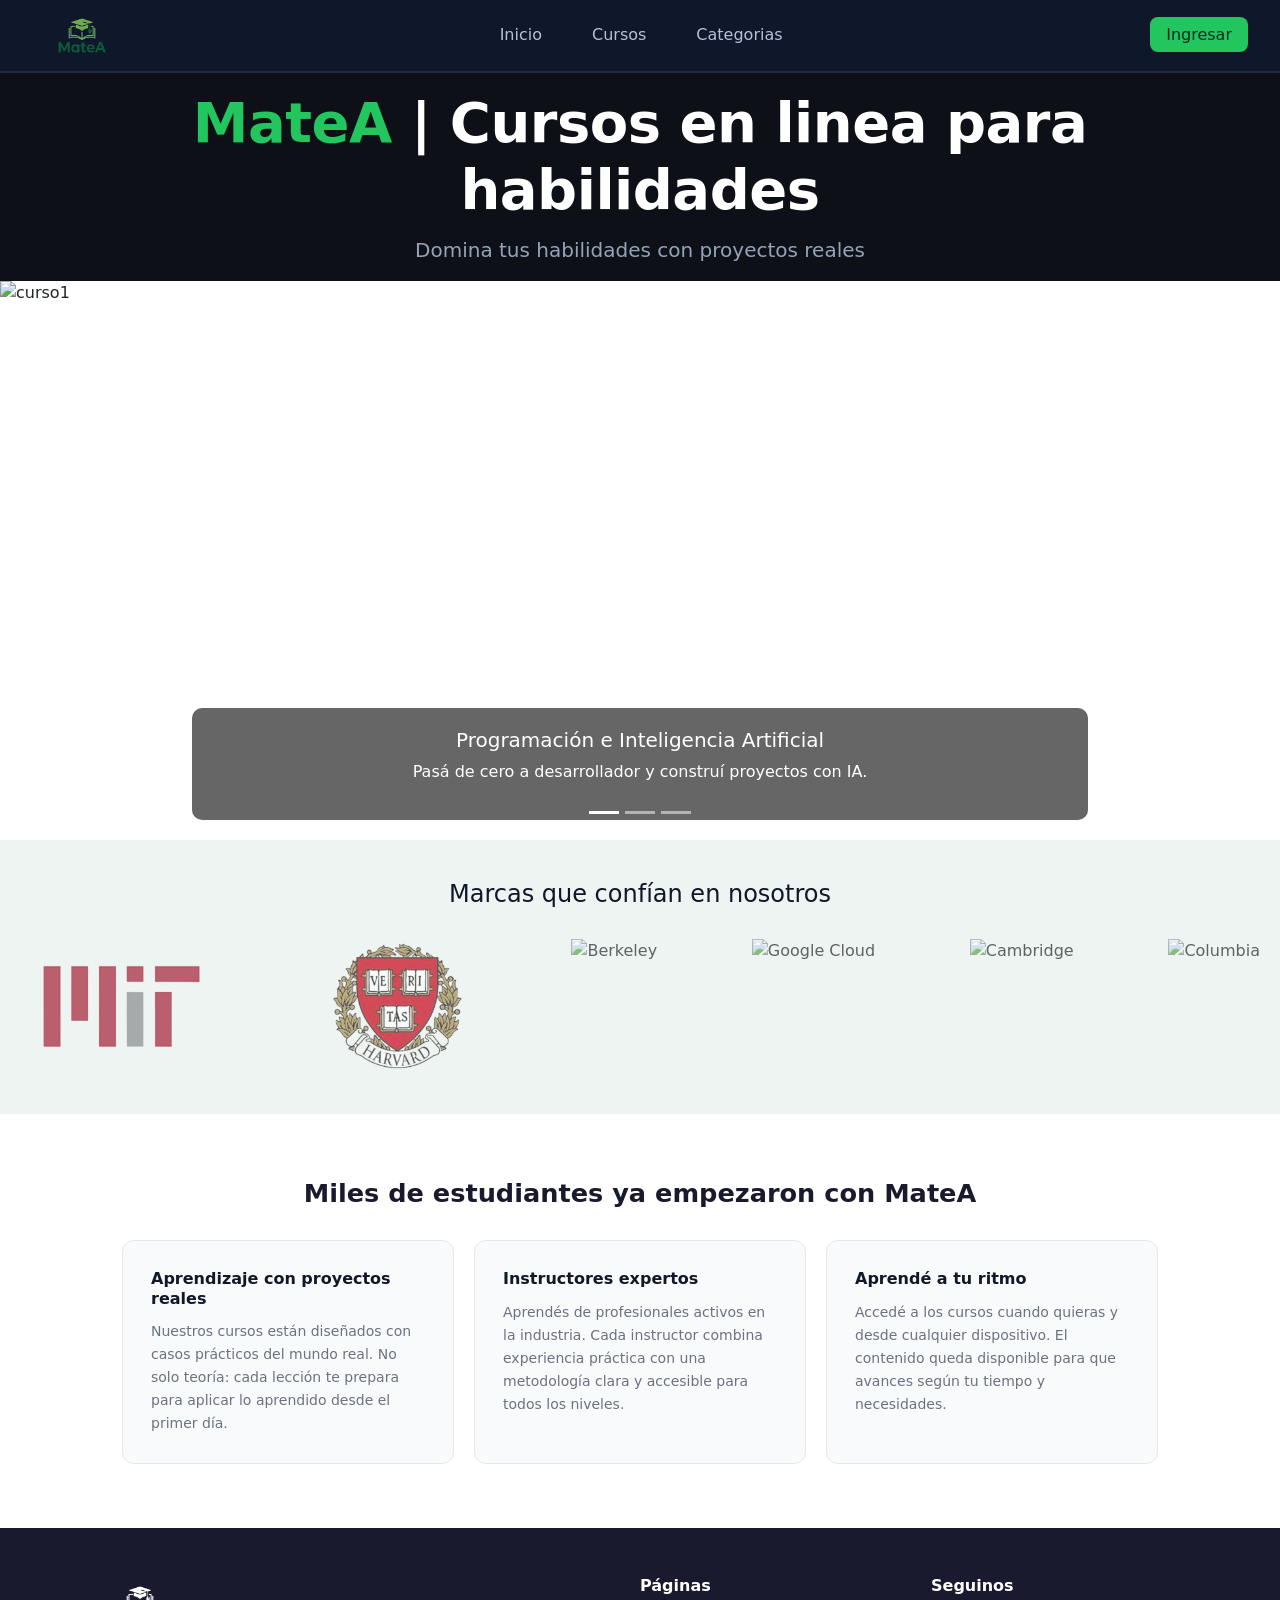
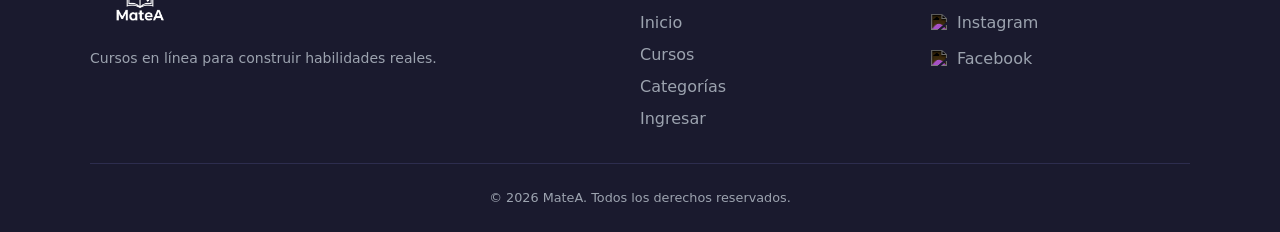
==== index.html @ 44f104cf "index movido a la carpeta raiz" ====
<!doctype html>
<html lang="en">
  <head>
    <meta charset="UTF-8" />
    <meta name="viewport" content="width=device-width, initial-scale=1.0" />
    <link rel="stylesheet" href="/css/style.css" />
    <title>MateA | Cursos en linea para habilidades</title>
    <link
      rel="stylesheet"
      href="https://cdn.jsdelivr.net/npm/bootstrap@5.3.8/dist/css/bootstrap.min.css"
    />
  </head>
  <body class="index">
    <header class="header">
      <nav class="navbar">
        <a href="index.html">
          <img src="/img/logo.png" alt="Matea Logo" class="logo" />
        </a>
        <!-- Nav-->
        <ul class="nav-links">
          <li><a href="index.html">Inicio</a></li>
          <li><a href="/html/cursos.html">Cursos</a></li>
          <li><a href="/html/categorias.html">Categorias</a></li>
        </ul>
        <div>
          <a href="/html/ingresar.html" class="button-login">Ingresar</a>
        </div>
      </nav>
    </header>
    <main>
      <div class="contenedor-titulo">
        <h1 class="titulo-principal">
          <span class="highlight">MateA</span> | Cursos en linea para habilidades
        </h1>
        <p class="subtitulo">Domina tus habilidades con proyectos reales</p>
      </div>
      <div id="carouselExampleCaptions" class="carousel slide">
        <div class="carousel-indicators">
          <button
            type="button"
            data-bs-target="#carouselExampleCaptions"
            data-bs-slide-to="0"
            class="active"
            aria-current="true"
            aria-label="Slide 1"
          ></button>
          <button
            type="button"
            data-bs-target="#carouselExampleCaptions"
            data-bs-slide-to="1"
            aria-label="Slide 2"
          ></button>
          <button
            type="button"
            data-bs-target="#carouselExampleCaptions"
            data-bs-slide-to="2"
            aria-label="Slide 3"
          ></button>
        </div>
        <div class="carousel-inner">
          <div class="carousel-item active">
            <img
              src="/img/Gemini_Generated_Image_ya83dya83dya83dy.png"
              class="d-block w-100"
              alt="curso1"
            />
            <div class="carousel-caption d-none d-md-block">
              <h5>Programación e Inteligencia Artificial</h5>
              <p>Pasá de cero a desarrollador y construí proyectos con IA.</p>
            </div>
          </div>
          <div class="carousel-item">
            <img src="/img/marketing.png" class="d-block w-100" alt="curso2" />
            <div class="carousel-caption d-none d-md-block">
              <h5>Negocios y Marketing</h5>
              <p>
                Aprendé a hacer crecer un negocio y vender en el mundo digital.
              </p>
            </div>
          </div>
          <div class="carousel-item">
            <img src="/img/language.png" class="d-block w-100" alt="curso3" />
            <div class="carousel-caption d-none d-md-block">
              <h5>Idiomas e Inglés</h5>
              <p>Hablá inglés con confianza para viajar, trabajar y crecer.</p>
            </div>
          </div>
        </div>
        <button
          class="carousel-control-prev"
          type="button"
          data-bs-target="#carouselExampleCaptions"
          data-bs-slide="prev"
        >
          <span class="carousel-control-prev-icon" aria-hidden="true"></span>
          <span class="visually-hidden">Previous</span>
        </button>
        <button
          class="carousel-control-next"
          type="button"
          data-bs-target="#carouselExampleCaptions"
          data-bs-slide="next"
        >
          <span class="carousel-control-next-icon" aria-hidden="true"></span>
          <span class="visually-hidden">Next</span>
        </button>
      </div>
      <section class="marcas">
        <h2 class="marcas-titulo">Marcas que confían en nosotros</h2>

        <div class="contenedor-marcas">
          <img src="/img/MIT.png" alt="MIT" />
          <img src="/img/harvard.png" alt="Harvard" />
          <img src="/img/Berkeley.png" alt="Berkeley" />
          <img src="/img/Google.png" alt="Google Cloud" />
          <img src="/img/Cambridge.png" alt="Cambridge" />
          <img src="/img/Columbia.png" alt="Columbia" />
        </div>
      </section>
      <section class="razones-para-elegir">
      <h2>Miles de estudiantes ya empezaron con MateA</h2>
      <div class="razones-grid">
        <div class="razon-card">
          <h3>Aprendizaje con proyectos reales</h3>
          <p>
            Nuestros cursos están diseñados con casos prácticos del mundo real.
            No solo teoría: cada lección te prepara para aplicar lo aprendido
            desde el primer día.
          </p>
        </div>

        <div class="razon-card">
          <h3>Instructores expertos</h3>
          <p>
            Aprendés de profesionales activos en la industria. Cada instructor
            combina experiencia práctica con una metodología clara y accesible
            para todos los niveles.
          </p>
        </div>

        <div class="razon-card">
          <h3>Aprendé a tu ritmo</h3>
          <p>
            Accedé a los cursos cuando quieras y desde cualquier dispositivo. El
            contenido queda disponible para que avances según tu tiempo y
            necesidades.
          </p>
        </div>
      </div>
    </section>
    </main>

    <footer>
      <div class="footer-contenido">
        <div class="footer-marca">
          <img src="/img/logo.png" alt="MateA Logo" class="footer-logo" />
          <p>Cursos en línea para construir habilidades reales.</p>
        </div>

        <div class="footer-nav">
          <h4>Páginas</h4>
          <ul>
            <li><a href="index.html">Inicio</a></li>
            <li><a href="/html/cursos.html">Cursos</a></li>
            <li><a href="/html/categorias.html">Categorías</a></li>
            <li><a href="/html/ingresar.html">Ingresar</a></li>
          </ul>
        </div>

        <div class="footer-redes">
          <h4>Seguinos</h4>
          <div class="redes-links">
            <a href="https://www.instagram.com/" target="_blank">
              <img
                src="https://cdn.jsdelivr.net/npm/simple-icons@v11/icons/instagram.svg"
                alt="Instagram"
              />
              Instagram
            </a>
            <a href="https://www.facebook.com/?locale=es_LA" target="_blank">
              <img
                src="https://cdn.jsdelivr.net/npm/simple-icons@v11/icons/facebook.svg"
                alt="Facebook"
              />
              Facebook
            </a>
          </div>
        </div>
      </div>
      <div class="footer-copy">
        <p>&copy; 2026 MateA. Todos los derechos reservados.</p>
      </div>
    </footer>
    <script src="https://cdn.jsdelivr.net/npm/bootstrap@5.3.8/dist/js/bootstrap.bundle.min.js"></script>
  </body>
</html>
---- css/style.css ----
@import url(index.css);
@import url(cursos.css);
@import url(categorias.css);
@import url(ingresar.css);
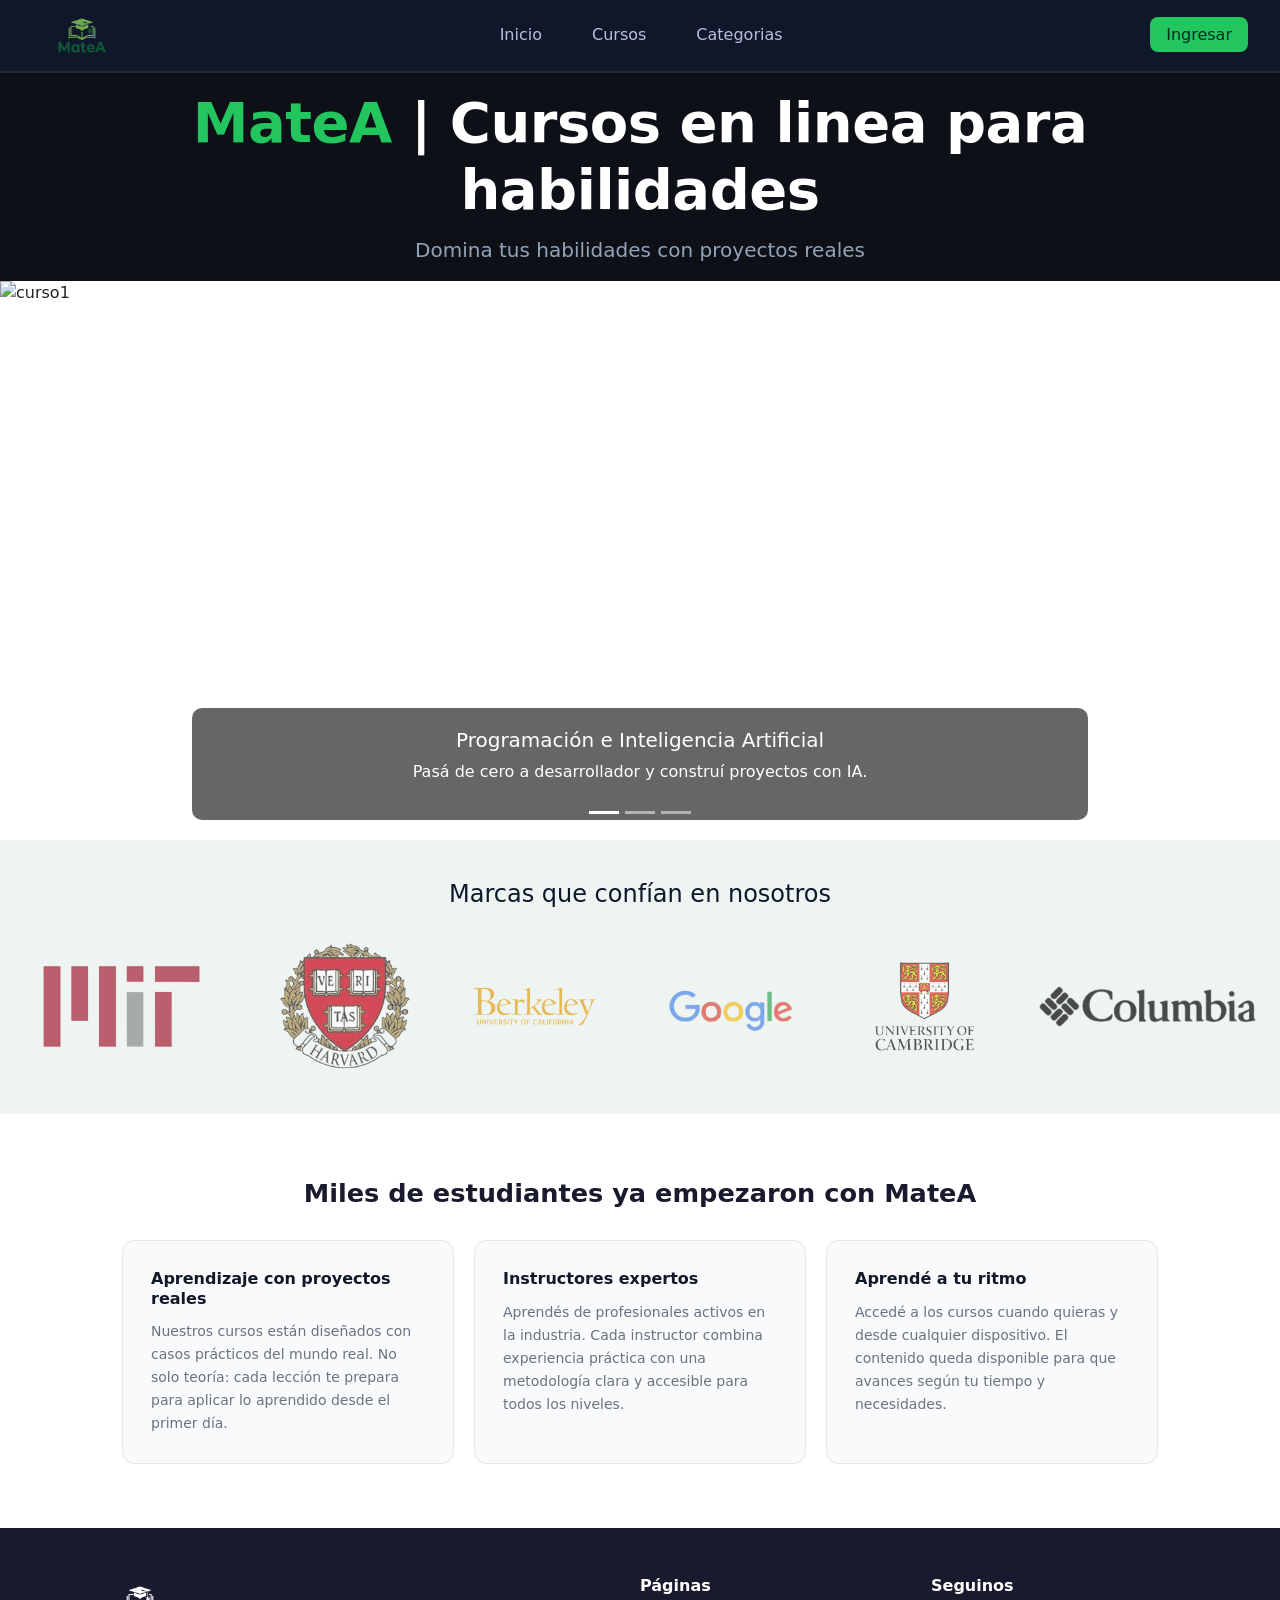
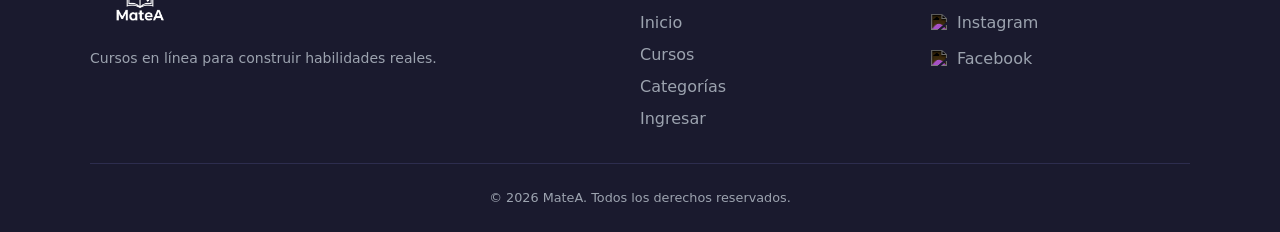
==== commit 7e28ff78: "solucionando rutas en index.html para github pages" ====
--- a/index.html
+++ b/index.html
@@ -3,7 +3,7 @@
   <head>
     <meta charset="UTF-8" />
     <meta name="viewport" content="width=device-width, initial-scale=1.0" />
-    <link rel="stylesheet" href="/css/style.css" />
+    <link rel="stylesheet" href="./css/style.css" />
     <title>MateA | Cursos en linea para habilidades</title>
     <link
       rel="stylesheet"
@@ -14,16 +14,16 @@
     <header class="header">
       <nav class="navbar">
         <a href="index.html">
-          <img src="/img/logo.png" alt="Matea Logo" class="logo" />
+          <img src="./img/logo.png" alt="Matea Logo" class="logo" />
         </a>
         <!-- Nav-->
         <ul class="nav-links">
           <li><a href="index.html">Inicio</a></li>
-          <li><a href="/html/cursos.html">Cursos</a></li>
-          <li><a href="/html/categorias.html">Categorias</a></li>
+          <li><a href="./html/cursos.html">Cursos</a></li>
+          <li><a href="./html/categorias.html">Categorias</a></li>
         </ul>
         <div>
-          <a href="/html/ingresar.html" class="button-login">Ingresar</a>
+          <a href="./html/ingresar.html" class="button-login">Ingresar</a>
         </div>
       </nav>
     </header>
@@ -60,7 +60,7 @@
         <div class="carousel-inner">
           <div class="carousel-item active">
             <img
-              src="/img/Gemini_Generated_Image_ya83dya83dya83dy.png"
+              src="./img/Gemini_Generated_Image_ya83dya83dya83dy.png"
               class="d-block w-100"
               alt="curso1"
             />
@@ -70,7 +70,7 @@
             </div>
           </div>
           <div class="carousel-item">
-            <img src="/img/marketing.png" class="d-block w-100" alt="curso2" />
+            <img src="./img/marketing.png" class="d-block w-100" alt="curso2" />
             <div class="carousel-caption d-none d-md-block">
               <h5>Negocios y Marketing</h5>
               <p>
@@ -79,7 +79,7 @@
             </div>
           </div>
           <div class="carousel-item">
-            <img src="/img/language.png" class="d-block w-100" alt="curso3" />
+            <img src="./img/language.png" class="d-block w-100" alt="curso3" />
             <div class="carousel-caption d-none d-md-block">
               <h5>Idiomas e Inglés</h5>
               <p>Hablá inglés con confianza para viajar, trabajar y crecer.</p>
@@ -109,12 +109,12 @@
         <h2 class="marcas-titulo">Marcas que confían en nosotros</h2>
 
         <div class="contenedor-marcas">
-          <img src="/img/MIT.png" alt="MIT" />
-          <img src="/img/harvard.png" alt="Harvard" />
-          <img src="/img/Berkeley.png" alt="Berkeley" />
-          <img src="/img/Google.png" alt="Google Cloud" />
-          <img src="/img/Cambridge.png" alt="Cambridge" />
-          <img src="/img/Columbia.png" alt="Columbia" />
+          <img src="./img/MIT.png" alt="MIT" />
+          <img src="./img/harvard.png" alt="Harvard" />
+          <img src="./img/berkeley.png" alt="Berkeley" />
+          <img src="./img/google.png" alt="Google Cloud" />
+          <img src="./img/cambridge.png" alt="Cambridge" />
+          <img src="./img/columbia.png" alt="Columbia" />
         </div>
       </section>
       <section class="razones-para-elegir">
@@ -153,7 +153,7 @@
     <footer>
       <div class="footer-contenido">
         <div class="footer-marca">
-          <img src="/img/logo.png" alt="MateA Logo" class="footer-logo" />
+          <img src="img/logo.png" alt="MateA Logo" class="footer-logo" />
           <p>Cursos en línea para construir habilidades reales.</p>
         </div>
 
@@ -161,9 +161,9 @@
           <h4>Páginas</h4>
           <ul>
             <li><a href="index.html">Inicio</a></li>
-            <li><a href="/html/cursos.html">Cursos</a></li>
-            <li><a href="/html/categorias.html">Categorías</a></li>
-            <li><a href="/html/ingresar.html">Ingresar</a></li>
+            <li><a href="./html/cursos.html">Cursos</a></li>
+            <li><a href="./html/categorias.html">Categorías</a></li>
+            <li><a href="./html/ingresar.html">Ingresar</a></li>
           </ul>
         </div>
 
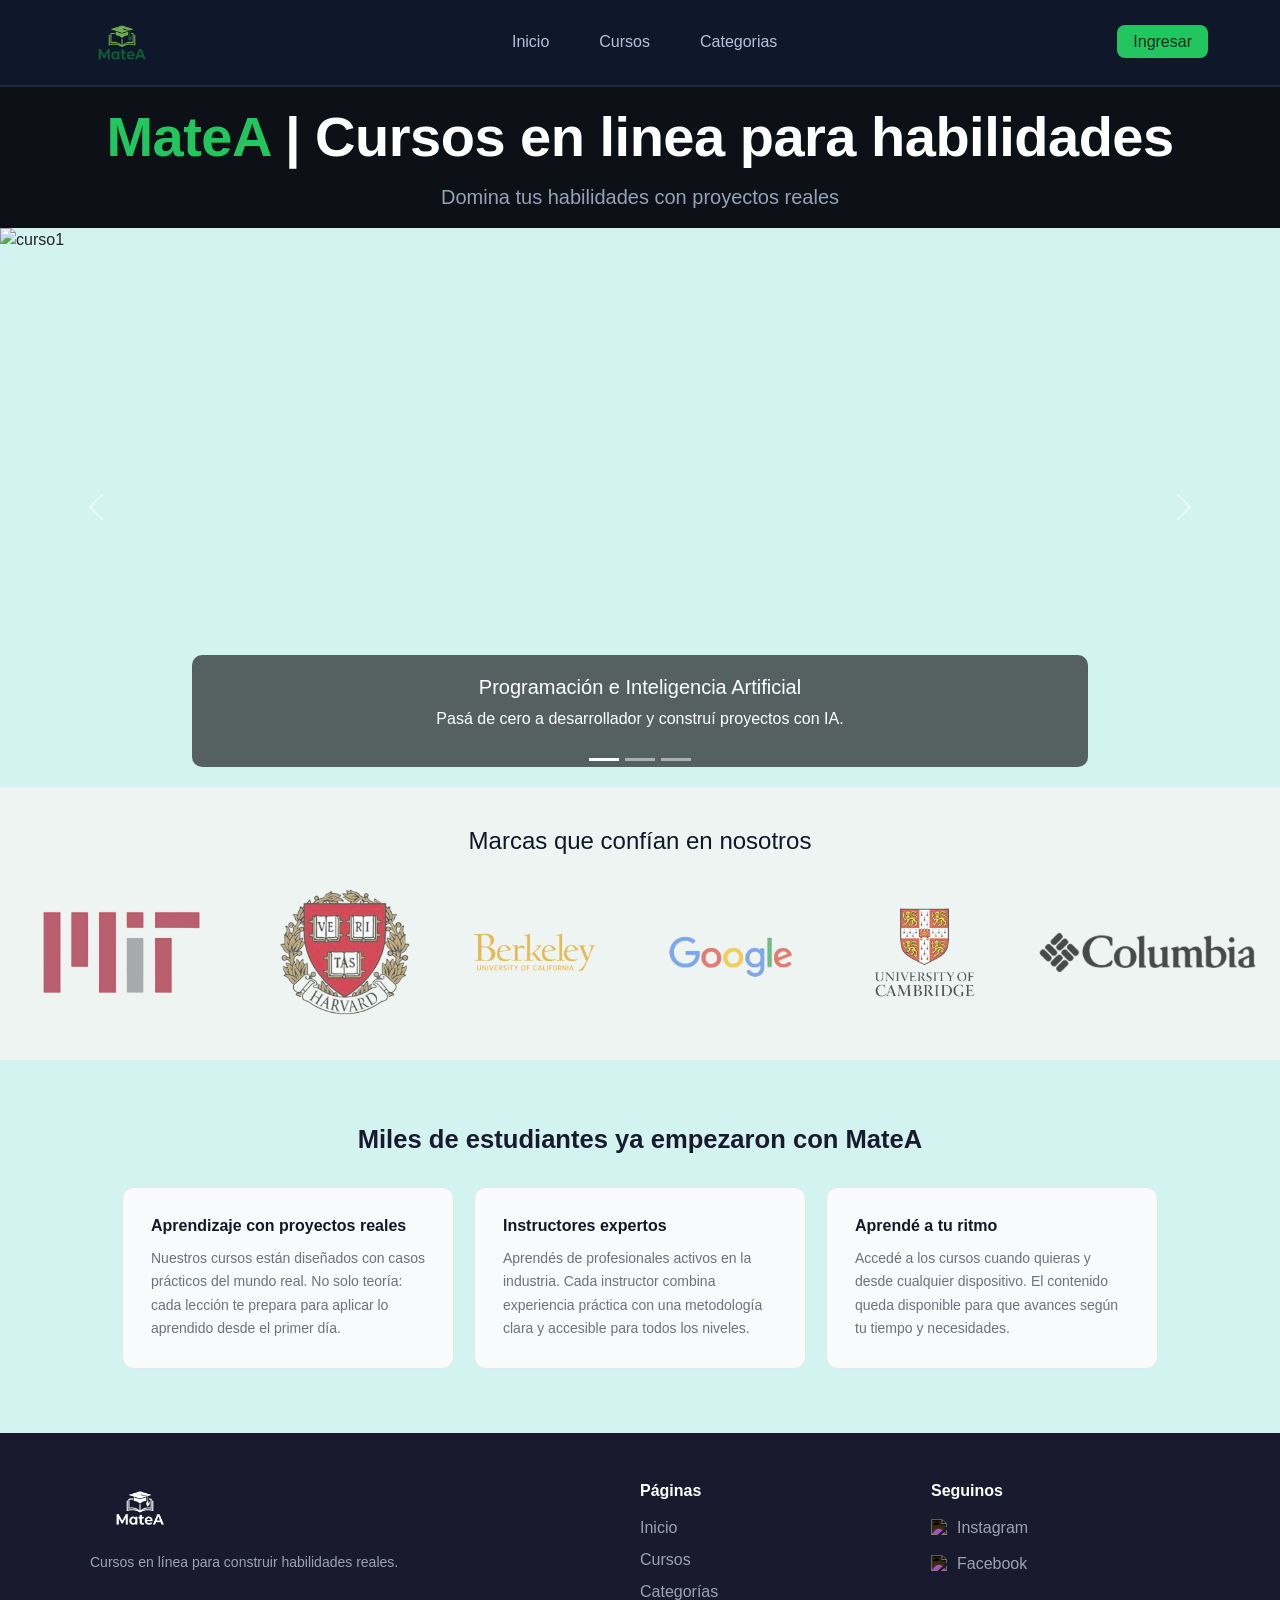
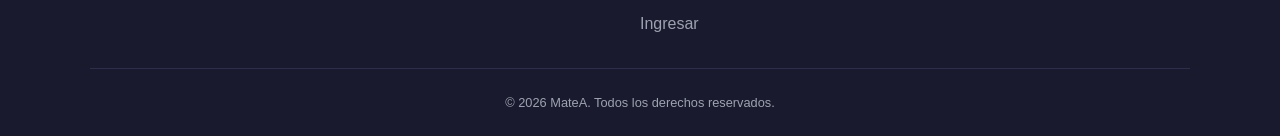
==== commit 80609c89: "ultimo reparo de las rutas" ====
--- a/index.html
+++ b/index.html
@@ -3,27 +3,24 @@
   <head>
     <meta charset="UTF-8" />
     <meta name="viewport" content="width=device-width, initial-scale=1.0" />
-    <link rel="stylesheet" href="./css/style.css" />
     <title>MateA | Cursos en linea para habilidades</title>
-    <link
-      rel="stylesheet"
-      href="https://cdn.jsdelivr.net/npm/bootstrap@5.3.8/dist/css/bootstrap.min.css"
-    />
+    <link rel="stylesheet" href="https://cdn.jsdelivr.net/npm/bootstrap@5.3.8/dist/css/bootstrap.min.css"/>
+    <link rel="stylesheet" href="css/style.css" />
   </head>
   <body class="index">
     <header class="header">
       <nav class="navbar">
         <a href="index.html">
-          <img src="./img/logo.png" alt="Matea Logo" class="logo" />
+          <img src="img/logo.png" alt="Matea Logo" class="logo" />
         </a>
         <!-- Nav-->
         <ul class="nav-links">
           <li><a href="index.html">Inicio</a></li>
-          <li><a href="./html/cursos.html">Cursos</a></li>
-          <li><a href="./html/categorias.html">Categorias</a></li>
+          <li><a href="html/cursos.html">Cursos</a></li>
+          <li><a href="html/categorias.html">Categorias</a></li>
         </ul>
         <div>
-          <a href="./html/ingresar.html" class="button-login">Ingresar</a>
+          <a href="html/ingresar.html" class="button-login">Ingresar</a>
         </div>
       </nav>
     </header>
@@ -60,7 +57,7 @@
         <div class="carousel-inner">
           <div class="carousel-item active">
             <img
-              src="./img/Gemini_Generated_Image_ya83dya83dya83dy.png"
+              src="img/Gemini_Generated_Image_ya83dya83dya83dy.png"
               class="d-block w-100"
               alt="curso1"
             />
@@ -70,7 +67,7 @@
             </div>
           </div>
           <div class="carousel-item">
-            <img src="./img/marketing.png" class="d-block w-100" alt="curso2" />
+            <img src="img/marketing.png" class="d-block w-100" alt="curso2" />
             <div class="carousel-caption d-none d-md-block">
               <h5>Negocios y Marketing</h5>
               <p>
@@ -79,7 +76,7 @@
             </div>
           </div>
           <div class="carousel-item">
-            <img src="./img/language.png" class="d-block w-100" alt="curso3" />
+            <img src="img/language.png" class="d-block w-100" alt="curso3" />
             <div class="carousel-caption d-none d-md-block">
               <h5>Idiomas e Inglés</h5>
               <p>Hablá inglés con confianza para viajar, trabajar y crecer.</p>
@@ -109,12 +106,12 @@
         <h2 class="marcas-titulo">Marcas que confían en nosotros</h2>
 
         <div class="contenedor-marcas">
-          <img src="./img/MIT.png" alt="MIT" />
-          <img src="./img/harvard.png" alt="Harvard" />
-          <img src="./img/berkeley.png" alt="Berkeley" />
-          <img src="./img/google.png" alt="Google Cloud" />
-          <img src="./img/cambridge.png" alt="Cambridge" />
-          <img src="./img/columbia.png" alt="Columbia" />
+          <img src="img/MIT.png" alt="MIT" />
+          <img src="img/harvard.png" alt="Harvard" />
+          <img src="img/berkeley.png" alt="Berkeley" />
+          <img src="img/google.png" alt="Google Cloud" />
+          <img src="img/cambridge.png" alt="Cambridge" />
+          <img src="img/columbia.png" alt="Columbia" />
         </div>
       </section>
       <section class="razones-para-elegir">
@@ -161,9 +158,9 @@
           <h4>Páginas</h4>
           <ul>
             <li><a href="index.html">Inicio</a></li>
-            <li><a href="./html/cursos.html">Cursos</a></li>
-            <li><a href="./html/categorias.html">Categorías</a></li>
-            <li><a href="./html/ingresar.html">Ingresar</a></li>
+            <li><a href="html/cursos.html">Cursos</a></li>
+            <li><a href="html/categorias.html">Categorías</a></li>
+            <li><a href="html/ingresar.html">Ingresar</a></li>
           </ul>
         </div>
 
